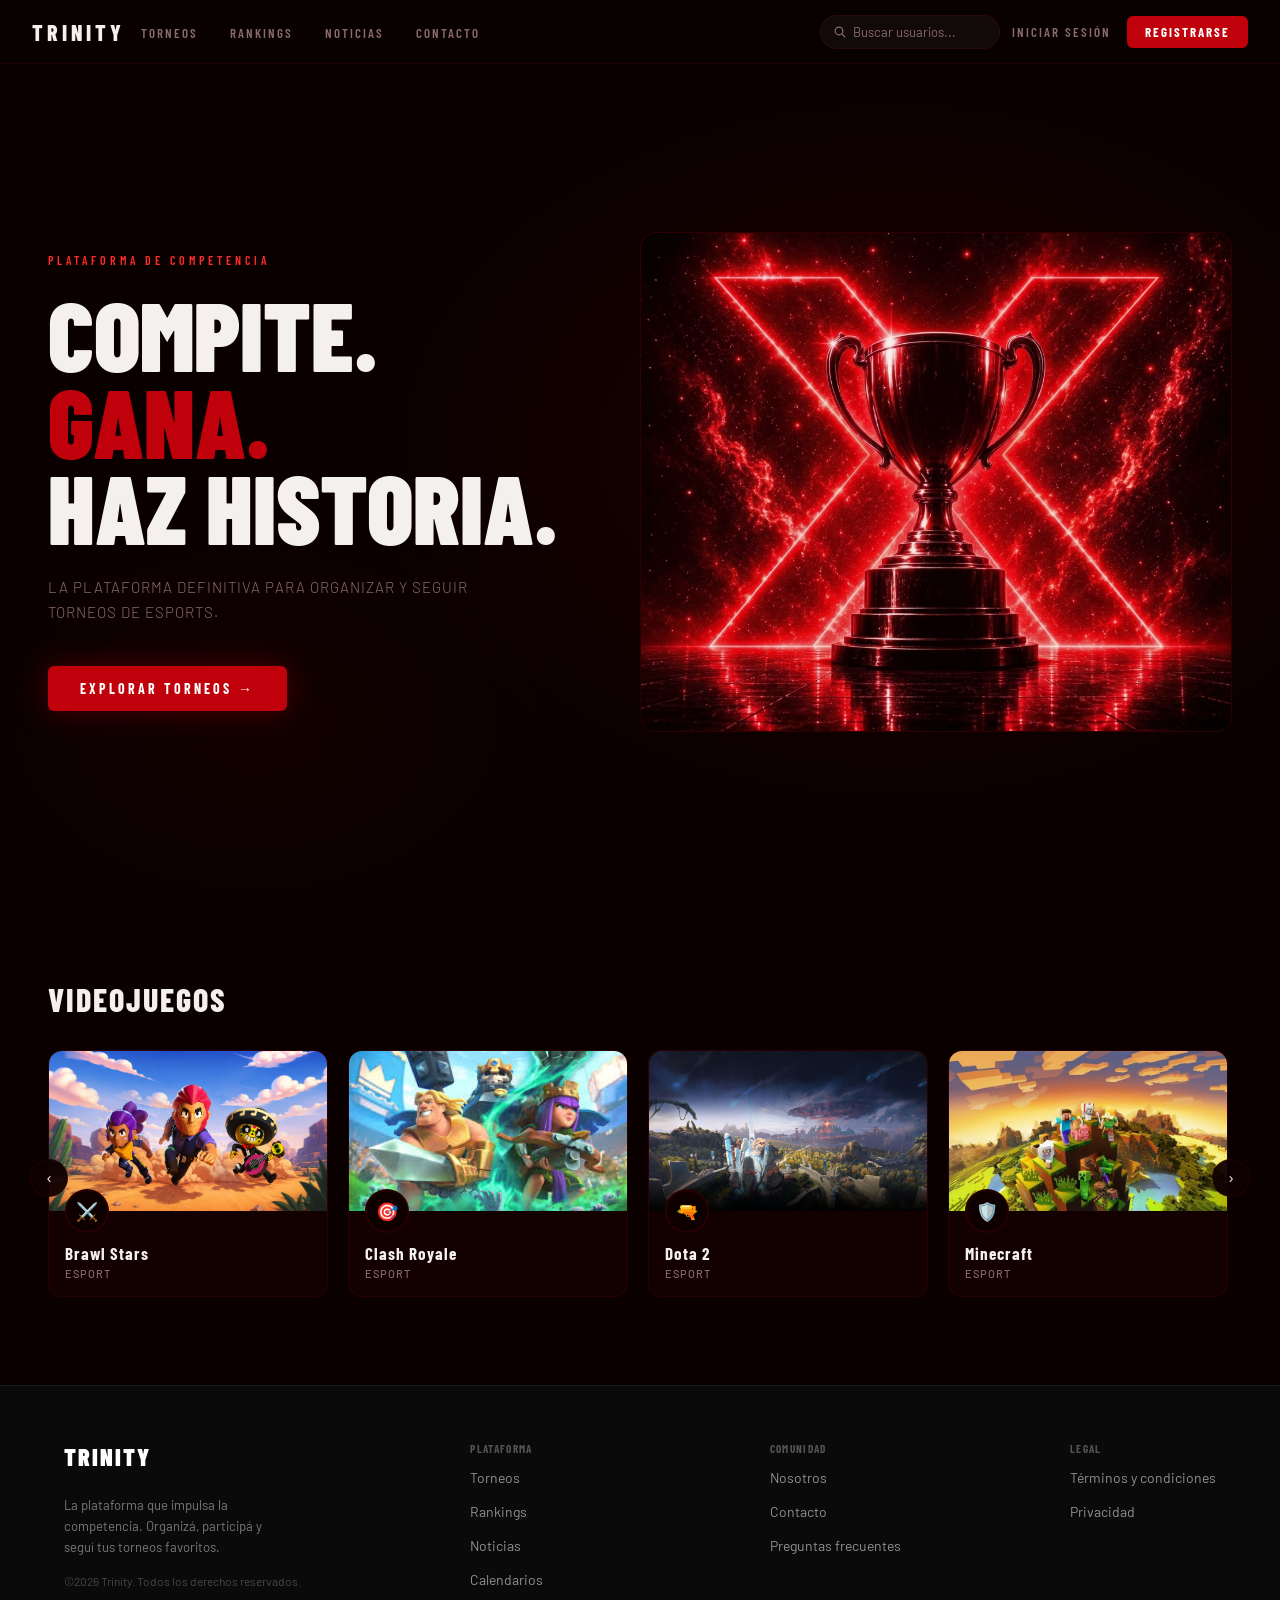
==== Trinity-page/index.html @ 3728163f "initial commit, primer entrega" ====
<!DOCTYPE html>
<html lang="es">
<head>
    <meta charset="UTF-8">
    <meta name="viewport" content="width=device-width, initial-scale=1.0">
    <title>Trinity</title>
    <link href="https://fonts.googleapis.com/css2?family=Barlow+Condensed:wght@400;600;700;800;900&family=Barlow:wght@300;400;500&display=swap" rel="stylesheet">
    <link rel="icon" type="image/png" href="assets/favicon.ico">
    <link rel="stylesheet" href="style.css">
    <link rel="stylesheet" href="components/nav.css">
    <link rel="stylesheet" href="components/footer.css">
    <link rel="stylesheet" href="components/ui.css">
</head>
<body>

<!-- Nav inyectado con un modal para poder limpiar codigo -->
<script src="components/nav.js"></script>

<main>
<section class="hero">
    <div class="hero-content">
        <p class="hero-eyebrow">Plataforma de competencia</p>
        <h1 class="hero-title">
            COMPITE.<br>
            <span class="accent">GANA.</span><br>
            HAZ HISTORIA.
        </h1>
        <p class="hero-subtitle">La plataforma definitiva para organizar y seguir torneos de eSports.</p>
        <a href="#" class="hero-cta">Explorar torneos →</a>
    </div>
    <div class="hero-image">
        <div class="hero-img-placeholder">
            <img src="assets/HeroMain.png" alt="Hero"> 
        </div>
    </div>
</section>

<div class="scroll-hint">
    <a href="#esports">↓</a>
</div>

<!-- eSPORTS -->
<section class="section" id="esports">
    <div class="section-header">
        <h2 class="section-title">Videojuegos</h2>
    </div>
    <div class="cards-scroll-wrapper">
        <button class="scroll-arrow left" onclick="scrollCards('esports', -1)">‹</button>
        <div class="cards-scroll" id="scroll-esports">

            <article class="card">
                <div class="card-banner">
                    <div class="card-banner-image"><img src="assets/videogames/tournament-banner/BSBG.png"></div>
                    <div class="card-logo"><div class="card-logo-placeholder">⚔️</div></div>
                </div>
                <div class="card-body">
                    <p class="card-name">Brawl Stars</p>
                    <p class="card-tag">eSport</p>
                </div>
            </article>

            <article class="card">
                <div class="card-banner">
                    <div class="card-banner-image"><img src="assets/videogames/tournament-banner/ClashBG.jpeg"></div>
                    <div class="card-logo"><div class="card-logo-placeholder">🎯</div></div>
                </div>
                <div class="card-body">
                    <p class="card-name">Clash Royale</p>
                    <p class="card-tag">eSport</p>
                </div>
            </article>

            <article class="card">
                <div class="card-banner">
                    <div class="card-banner-image"><img src="assets/videogames/tournament-banner/D2BG.jpg"></div>
                    <div class="card-logo"><div class="card-logo-placeholder">🔫</div></div>
                </div>
                <div class="card-body">
                    <p class="card-name">Dota 2</p>
                    <p class="card-tag">eSport</p>
                </div>
            </article>

            <article class="card">
                <div class="card-banner">
                    <div class="card-banner-image"><img src="assets/videogames/tournament-banner/MineBG.jpg"></div>
                    <div class="card-logo"><div class="card-logo-placeholder">🛡️</div></div>
                </div>
                <div class="card-body">
                    <p class="card-name">Minecraft</p>
                    <p class="card-tag">eSport</p>
                </div>
            </article>

            <article class="card">
                <div class="card-banner">
                    <div class="card-banner-image"><img src="assets/videogames/tournament-banner/FreeBG.png"></div>
                    <div class="card-logo"><div class="card-logo-placeholder">🏗️</div></div>
                </div>
                <div class="card-body">
                    <p class="card-name">Free Fire</p>
                    <p class="card-tag">eSport</p>
                </div>
            </article>

            <article class="card">
                <div class="card-banner">
                    <div class="card-banner-image"><img src="assets/videogames/tournament-banner/FortBG.jpg"></div>
                    <div class="card-logo"><div class="card-logo-placeholder">🚗</div></div>
                </div>
                <div class="card-body">
                    <p class="card-name">Fortnite</p>
                    <p class="card-tag">eSport</p>
                </div>
            </article>

        </div>
        <button class="scroll-arrow right" onclick="scrollCards('esports', 1)">›</button>
    </div>
</section>
</main>

<!-- Footer inyectado para poder hacerlo en todas las paginas :p-->
<script src="components/footer.js"></script>

<!-- Carrusel de la home -->
<script src="assets/js/carousel.js"></script>
</body>
</html>
---- Trinity-page/style.css ----
:root {
    --bg:         #0a0000;
    --bg2:        #0f0000;
    --accent:     #c0000a;
    --accent2:    #ff2a2a;
    --text:       #f5f0f0;
    --text-muted: #8a6a6a;
    --card-bg:    #130000;
    --border:     rgba(180,0,0,0.15);
}

* { margin: 0; padding: 0; box-sizing: border-box; }

body {
    background: var(--bg);
    color: var(--text);
    font-family: 'Barlow', sans-serif;
    overflow-x: hidden;
}

/* ── NAVBAR ── */
nav {
    position: fixed;
    top: 0; left: 0; right: 0;
    z-index: 100;
    display: flex;
    align-items: center;
    justify-content: space-between;
    padding: 0 3rem;
    height: 64px;
    background: rgba(10, 0, 0, 0.88);
    backdrop-filter: blur(16px);
    border-bottom: 1px solid var(--border);
}

.nav-logo {
    font-family: 'Barlow Condensed', sans-serif;
    font-size: 22px;
    font-weight: 800;
    letter-spacing: 4px;
    color: var(--text);
    text-decoration: none;
}

.nav-links {
    display: flex;
    align-items: center;
    gap: 2.5rem;
    list-style: none;
}

.nav-links a {
    font-family: 'Barlow Condensed', sans-serif;
    font-size: 13px;
    font-weight: 600;
    letter-spacing: 2px;
    text-transform: uppercase;
    color: var(--text-muted);
    text-decoration: none;
    transition: color 0.2s;
}

.nav-links a:hover { color: var(--text); }

.nav-actions {
    display: flex;
    align-items: center;
    gap: 1rem;
}

#nav-guest {
    display: flex;
    align-items: center;
    gap: 1rem;
}

.btn-login {
    font-family: 'Barlow Condensed', sans-serif;
    font-size: 13px;
    font-weight: 600;
    letter-spacing: 2px;
    text-transform: uppercase;
    color: var(--text-muted);
    text-decoration: none;
    transition: color 0.2s;
}

.btn-login:hover { color: var(--text); }

.btn-register {
    font-family: 'Barlow Condensed', sans-serif;
    font-size: 13px;
    font-weight: 700;
    letter-spacing: 2px;
    text-transform: uppercase;
    color: #fff;
    text-decoration: none;
    background: var(--accent);
    padding: 8px 20px;
    border-radius: 6px;
    transition: background 0.2s, transform 0.2s;
}

.btn-register:hover {
    background: var(--accent2);
    transform: translateY(-1px);
}

/* ── USER DROPDOWN ── */
.user-menu { position: relative; display: none; }
.user-menu.active { display: block; }

.user-trigger {
    display: flex;
    align-items: center;
    gap: 10px;
    cursor: pointer;
    padding: 6px 12px;
    border-radius: 8px;
    transition: background 0.2s;
}

.user-trigger:hover { background: rgba(192,0,10,0.1); }

.user-avatar {
    width: 34px;
    height: 34px;
    border-radius: 50%;
    background: var(--accent);
    display: flex;
    align-items: center;
    justify-content: center;
    font-family: 'Barlow Condensed', sans-serif;
    font-weight: 700;
    font-size: 14px;
    color: #fff;
    overflow: hidden;
}

.user-avatar img { width: 100%; height: 100%; object-fit: cover; }

.user-name {
    font-family: 'Barlow Condensed', sans-serif;
    font-size: 14px;
    font-weight: 600;
    letter-spacing: 1px;
}

.user-chevron {
    font-size: 10px;
    color: var(--text-muted);
    transition: transform 0.2s;
}

.user-trigger.open .user-chevron { transform: rotate(180deg); }

.user-dropdown {
    position: absolute;
    top: calc(100% + 10px);
    right: 0;
    background: #110000;
    border: 1px solid var(--border);
    border-radius: 10px;
    min-width: 200px;
    overflow: hidden;
    display: none;
    box-shadow: 0 20px 40px rgba(0,0,0,0.6);
}

.user-dropdown.open { display: block; }

.dropdown-header {
    padding: 14px 16px;
    border-bottom: 1px solid var(--border);
    display: flex;
    align-items: center;
    gap: 10px;
}

.dropdown-avatar {
    width: 38px;
    height: 38px;
    border-radius: 50%;
    background: var(--accent);
    display: flex;
    align-items: center;
    justify-content: center;
    font-family: 'Barlow Condensed', sans-serif;
    font-weight: 700;
    font-size: 15px;
    overflow: hidden;
}

.dropdown-avatar img { width: 100%; height: 100%; object-fit: cover; }

.dropdown-username {
    font-family: 'Barlow Condensed', sans-serif;
    font-size: 15px;
    font-weight: 700;
    letter-spacing: 1px;
}

.dropdown-item {
    display: flex;
    align-items: center;
    gap: 10px;
    padding: 11px 16px;
    font-size: 13px;
    color: var(--text-muted);
    text-decoration: none;
    cursor: pointer;
    transition: background 0.15s, color 0.15s;
    border: none;
    background: none;
    width: 100%;
    text-align: left;
    font-family: 'Barlow', sans-serif;
}

.dropdown-item:hover { background: rgba(192,0,10,0.08); color: var(--text); }
.dropdown-item.danger { color: #ff4d4d; }
.dropdown-item.danger:hover { background: rgba(255,77,77,0.08); }

.dropdown-divider { height: 1px; background: var(--border); margin: 4px 0; }

/* ── HERO ── */
.hero {
    min-height: 100vh;
    display: grid;
    grid-template-columns: 1fr 1fr;
    align-items: center;
    padding: 64px 3rem 0;
    position: relative;
    overflow: hidden;
}

.hero::before {
    content: '';
    position: absolute;
    inset: 0;
    background:
        radial-gradient(ellipse 60% 60% at 70% 50%, rgba(192,0,10,0.10) 0%, transparent 70%),
        radial-gradient(ellipse 40% 40% at 20% 80%, rgba(120,0,0,0.07) 0%, transparent 60%);
    pointer-events: none;
}

.hero-content { position: relative; z-index: 1; }

.hero-eyebrow {
    font-family: 'Barlow Condensed', sans-serif;
    font-size: 12px;
    font-weight: 600;
    letter-spacing: 4px;
    text-transform: uppercase;
    color: var(--accent2);
    margin-bottom: 1.5rem;
}

.hero-title {
    font-family: 'Barlow Condensed', sans-serif;
    font-size: clamp(56px, 8vw, 96px);
    font-weight: 900;
    line-height: 0.9;
    text-transform: uppercase;
    margin-bottom: 1.5rem;
}

.hero-title .accent { color: var(--accent); }

.hero-subtitle {
    font-size: 15px;
    font-weight: 300;
    color: var(--text-muted);
    line-height: 1.7;
    max-width: 420px;
    margin-bottom: 2.5rem;
    text-transform: uppercase;
    letter-spacing: 1px;
}

.hero-cta {
    display: inline-flex;
    align-items: center;
    gap: 10px;
    font-family: 'Barlow Condensed', sans-serif;
    font-size: 14px;
    font-weight: 700;
    letter-spacing: 3px;
    text-transform: uppercase;
    color: #fff;
    text-decoration: none;
    background: var(--accent);
    padding: 14px 32px;
    border-radius: 6px;
    transition: background 0.2s, transform 0.2s, box-shadow 0.2s;
    box-shadow: 0 0 30px rgba(192,0,10,0.35);
}

.hero-cta:hover {
    background: var(--accent2);
    transform: translateY(-2px);
    box-shadow: 0 0 40px rgba(255,42,42,0.4);
}

.hero-image {
    display: flex;
    align-items: center;
    justify-content: center;
    height: 500px;
}

.hero-img-placeholder {
    width: 100%;
    height: 100%;
    background: linear-gradient(135deg, rgba(192,0,10,0.06), rgba(80,0,0,0.03));
    border-radius: 16px;
    border: 1px solid var(--border);
    display: flex;
    align-items: center;
    justify-content: center;
    color: var(--text-muted);
    font-family: 'Barlow Condensed', sans-serif;
    letter-spacing: 2px;
    font-size: 13px;
}

.hero-img-placeholder img { width: 100%; height: 100%; object-fit: cover; border-radius: 16px; }

/* ── SECTIONS ── */
.section { padding: 5rem 3rem; }

.scroll-hint { display: none; }

.section-header {
    display: flex;
    align-items: baseline;
    justify-content: space-between;
    margin-bottom: 2rem;
}

.section-title {
    font-family: 'Barlow Condensed', sans-serif;
    font-size: 32px;
    font-weight: 800;
    letter-spacing: 2px;
    text-transform: uppercase;
}

.section-link {
    font-family: 'Barlow Condensed', sans-serif;
    font-size: 13px;
    font-weight: 600;
    letter-spacing: 2px;
    text-transform: uppercase;
    color: var(--accent);
    text-decoration: none;
    transition: color 0.2s;
}

.section-link:hover { color: var(--accent2); }

/* ── CARDS ── */
.cards-scroll-wrapper { position: relative; }

.cards-scroll {
    display: flex;
    gap: 1.25rem;
    overflow-x: auto;
    scroll-snap-type: x mandatory;
    scrollbar-width: none;
    padding-bottom: 8px;
    cursor: grab;
}

.cards-scroll::-webkit-scrollbar { display: none; }
.cards-scroll.grabbing { cursor: grabbing; }

.card {
    flex: 0 0 280px;
    scroll-snap-align: start;
    background: var(--card-bg);
    border: 1px solid var(--border);
    border-radius: 14px;
    overflow: hidden;
    transition: transform 0.25s, border-color 0.25s;
}

.card:hover {
    transform: translateY(-4px);
    border-color: rgba(192,0,10,0.4);
}

.card-banner {
    width: 100%;
    height: 160px;
    background: linear-gradient(135deg, #1a0000, #0f0000);
    position: relative;
    overflow: visible;
}

.card-banner img { width: 100%; height: 100%; object-fit: cover; }

.card-banner-image {
    width: 100%;
    height: 100%;
    display: flex;
    align-items: center;
    justify-content: center;
    color: var(--text-muted);
    font-family: 'Barlow Condensed', sans-serif;
    font-size: 11px;
    letter-spacing: 2px;
    text-transform: uppercase;
}

.card-logo {
    position: absolute;
    bottom: -22px;
    left: 16px;
    width: 44px;
    height: 44px;
    border-radius: 50%;
    background: var(--bg2);
    border: 2px solid var(--border);
    overflow: hidden;
    display: flex;
    align-items: center;
    justify-content: center;
    z-index: 1;
}

.card-logo img { width: 100%; height: 100%; object-fit: cover; }

.card-logo-placeholder {
    width: 100%;
    height: 100%;
    display: flex;
    align-items: center;
    justify-content: center;
    font-size: 18px;
}

.card-body { padding: 32px 16px 16px; }

.card-name {
    font-family: 'Barlow Condensed', sans-serif;
    font-size: 17px;
    font-weight: 700;
    letter-spacing: 1px;
    margin-bottom: 4px;
}

.card-tag {
    font-size: 11px;
    font-weight: 500;
    letter-spacing: 1px;
    text-transform: uppercase;
    color: var(--text-muted);
}

/* ── SCROLL ARROWS ── */
.scroll-arrow {
    position: absolute;
    top: 50%;
    transform: translateY(-50%);
    width: 38px;
    height: 38px;
    border-radius: 50%;
    background: rgba(15,0,0,0.95);
    border: 1px solid var(--border);
    color: var(--text);
    display: flex;
    align-items: center;
    justify-content: center;
    cursor: pointer;
    z-index: 10;
    transition: background 0.2s, border-color 0.2s;
    font-size: 14px;
}

.scroll-arrow:hover { background: var(--accent); border-color: var(--accent); }
.scroll-arrow.left { left: -18px; }
.scroll-arrow.right { right: -18px; }

/* ── FOOTER ── */
footer {
    border-top: 1px solid var(--border);
    padding: 3rem;
    display: grid;
    grid-template-columns: 1fr 1fr 1fr auto;
    gap: 2rem;
    align-items: start;
}

.footer-brand .nav-logo { display: block; margin-bottom: 0.75rem; }

.footer-desc {
    font-size: 13px;
    color: var(--text-muted);
    line-height: 1.6;
    max-width: 220px;
}

.footer-col h4 {
    font-family: 'Barlow Condensed', sans-serif;
    font-size: 13px;
    font-weight: 700;
    letter-spacing: 3px;
    text-transform: uppercase;
    color: var(--text-muted);
    margin-bottom: 1rem;
}

.footer-col a {
    display: block;
    font-size: 13px;
    color: var(--text-muted);
    text-decoration: none;
    margin-bottom: 0.5rem;
    transition: color 0.2s;
}

.footer-col a:hover { color: var(--text); }

.footer-copy {
    font-size: 12px;
    color: var(--text-muted);
    margin-top: 0.5rem;
}

.hamburger { display: none; }
.mobile-menu { display: none; }

/* ── RESPONSIVE ── */
@media (max-width: 480px) {
    nav { padding: 0 1rem; }
    .nav-links { display: none; }
    .btn-login { display: none; }
    .btn-register { display: none; }

    .hamburger {
        display: flex;
        flex-direction: column;
        gap: 5px;
        cursor: pointer;
        padding: 6px;
    }

    .hamburger span {
        display: block;
        width: 22px;
        height: 2px;
        background: var(--text);
        border-radius: 2px;
    }

    .mobile-menu {
        display: none;
        position: fixed;
        top: 64px;
        left: 0; right: 0;
        background: rgba(10,0,0,0.98);
        backdrop-filter: blur(16px);
        border-bottom: 1px solid var(--border);
        flex-direction: column;
        padding: 1rem;
        z-index: 99;
        animation: slideDown 0.2s ease;
    }

    .mobile-menu-open { display: flex; }

    @keyframes slideDown {
        from { opacity: 0; transform: translateY(-10px); }
        to   { opacity: 1; transform: translateY(0); }
    }

    .mobile-menu a {
        font-family: 'Barlow Condensed', sans-serif;
        font-size: 16px;
        letter-spacing: 2px;
        text-transform: uppercase;
        color: var(--text-muted);
        text-decoration: none;
        padding: 12px 8px;
        border-bottom: 1px solid var(--border);
        transition: color 0.2s;
    }

    .mobile-menu a:last-child { border-bottom: none; }
    .mobile-menu a:hover { color: var(--text); }

    .mobile-menu .mobile-auth {
        display: flex;
        gap: 1rem;
        padding: 12px 8px;
        margin-top: 4px;
    }

    .mobile-menu .btn-login,
    .mobile-menu .btn-register { display: inline-block; font-size: 12px; }

    .hero {
        grid-template-columns: 1fr;
        padding: 80px 1rem 2rem;
        min-height: auto;
        gap: 1.5rem;
    }

    .hero-image { height: 220px; order: -1; }
    .hero-title { font-size: 52px; }
    .hero-subtitle { font-size: 13px; }

    .scroll-hint {
        display: flex;
        justify-content: center;
        padding: 1rem 0 2rem;
    }

    .scroll-hint a {
        width: 40px;
        height: 40px;
        border-radius: 50%;
        background: rgba(192,0,10,0.1);
        border: 1px solid var(--border);
        display: flex;
        align-items: center;
        justify-content: center;
        color: var(--text-muted);
        font-size: 18px;
        text-decoration: none;
        animation: bounce 1.5s infinite;
    }

    @keyframes bounce {
        0%, 100% { transform: translateY(0); }
        50%       { transform: translateY(6px); }
    }

    .cards-scroll {
        display: grid;
        grid-template-columns: 1fr 1fr;
        overflow-x: unset;
        cursor: default;
    }

    .card { flex: unset; }
    .card-banner { height: 110px; }
    .scroll-arrow { display: none; }
    .section { padding: 2.5rem 1rem; }
    .section-title { font-size: 24px; }

    footer {
        grid-template-columns: 1fr 1fr;
        padding: 2rem 1rem;
        gap: 1.5rem;
    }

    .footer-brand { grid-column: 1 / -1; }
    .footer-col:last-child { grid-column: 1 / -1; }
}
---- Trinity-page/components/nav.css ----
/* ══════════════════════════════════════════
   TRINITY — Nav compartido
   Incluir en todas las páginas junto a nav.js
   ══════════════════════════════════════════ */

:root {
    --bg:         #0a0000;
    --bg2:        #0f0000;
    --accent:     #c0000a;
    --accent2:    #ff2a2a;
    --text:       #f5f0f0;
    --text-muted: #8a6a6a;
    --card-bg:    #130000;
    --border:     rgba(180,0,0,0.15);
    --danger:     #ff4d4d;
    --green:      #1db954;
}

/* ══ NAV BASE ══ */
nav {
    position:        fixed;
    top: 0; left: 0; right: 0;
    z-index:         100;
    display:         flex;
    align-items:     center;
    justify-content: space-between;
    padding:         0 2rem;
    height:          64px;
    background:      rgba(10,0,0,0.88);
    backdrop-filter: blur(16px);
    border-bottom:   1px solid var(--border);
    gap:             1rem;
}

.nav-logo {
    font-family:    'Barlow Condensed', sans-serif;
    font-size:      22px;
    font-weight:    800;
    letter-spacing: 4px;
    color:          var(--text);
    text-decoration: none;
    flex-shrink:    0;
}

.nav-links {
    display:     flex;
    align-items: center;
    gap:         2rem;
    list-style:  none;
    flex-shrink: 0;
}
.nav-links a {
    font-family:     'Barlow Condensed', sans-serif;
    font-size:       13px;
    font-weight:     600;
    letter-spacing:  2px;
    text-transform:  uppercase;
    color:           var(--text-muted);
    text-decoration: none;
    transition:      color 0.2s;
}
.nav-links a:hover { color: var(--text); }

/* ══ NAV ACTIONS (derecha) ══ */
.nav-actions {
    display:     flex;
    align-items: center;
    gap:         0.75rem;
    margin-left: auto;
}

#nav-guest {
    display:     flex;
    align-items: center;
    gap:         1rem;
    flex-shrink: 0;
}

.btn-login {
    font-family:     'Barlow Condensed', sans-serif;
    font-size:       13px;
    font-weight:     600;
    letter-spacing:  2px;
    text-transform:  uppercase;
    color:           var(--text-muted);
    text-decoration: none;
    transition:      color 0.2s;
    white-space:     nowrap;
}
.btn-login:hover { color: var(--text); }

.btn-register {
    font-family:     'Barlow Condensed', sans-serif;
    font-size:       13px;
    font-weight:     700;
    letter-spacing:  2px;
    text-transform:  uppercase;
    color:           #fff;
    text-decoration: none;
    background:      var(--accent);
    padding:         8px 18px;
    border-radius:   6px;
    transition:      background 0.2s, transform 0.2s;
    white-space:     nowrap;
}
.btn-register:hover { background: var(--accent2); transform: translateY(-1px); }

/* ══ BUSCADOR ══ */
.nav-search {
    position:   relative;
    flex-shrink: 1;
}

.nav-search-input-wrap {
    display:     flex;
    align-items: center;
    gap:         6px;
    background:  rgba(255,255,255,0.04);
    border:      1px solid var(--border);
    border-radius: 20px;
    padding:     0 12px;
    height:      34px;
    transition:  border-color 0.2s, background 0.2s;
    width:       180px;
}
.nav-search-input-wrap:focus-within {
    border-color: rgba(192,0,10,0.4);
    background:   rgba(255,255,255,0.06);
    width:        220px;
}

.nav-search-icon {
    width:      14px;
    height:     14px;
    color:      var(--text-muted);
    flex-shrink: 0;
}

.nav-search-input {
    background:  transparent;
    border:      none;
    outline:     none;
    color:       var(--text);
    font-family: 'Barlow', sans-serif;
    font-size:   13px;
    width:       100%;
    min-width:   0;
}
.nav-search-input::placeholder { color: var(--text-muted); }

/* Dropdown de resultados */
.nav-search-results {
    position:      absolute;
    top:           calc(100% + 8px);
    right:         0;
    width:         280px;
    background:    #110000;
    border:        1px solid var(--border);
    border-radius: 12px;
    overflow:      hidden;
    box-shadow:    0 20px 40px rgba(0,0,0,0.6);
    display:       none;
    z-index:       200;
}
.nav-search-results.open { display: block; }

.search-result-item {
    display:         flex;
    align-items:     center;
    gap:             10px;
    padding:         10px 14px;
    text-decoration: none;
    color:           var(--text);
    transition:      background 0.15s;
    cursor:          pointer;
}
.search-result-item:hover { background: rgba(192,0,10,0.08); }
.search-result-item + .search-result-item {
    border-top: 1px solid var(--border);
}

.search-result-avatar {
    width:           36px;
    height:          36px;
    border-radius:   50%;
    background:      var(--accent);
    display:         flex;
    align-items:     center;
    justify-content: center;
    font-family:     'Barlow Condensed', sans-serif;
    font-weight:     700;
    font-size:       15px;
    color:           #fff;
    overflow:        hidden;
    flex-shrink:     0;
}
.search-result-avatar img { width: 100%; height: 100%; object-fit: cover; }

.search-result-name {
    font-family:    'Barlow Condensed', sans-serif;
    font-size:      15px;
    font-weight:    700;
    letter-spacing: 0.5px;
}
.search-result-user {
    font-size: 12px;
    color:     var(--text-muted);
    margin-top: 1px;
}

.search-loading,
.search-empty {
    padding:    16px 14px;
    font-size:  13px;
    color:      var(--text-muted);
    text-align: center;
}
.search-empty strong { color: var(--text); }

/* ══ USER MENU ══ */
.user-menu { position: relative; display: none; flex-shrink: 0; }
.user-menu.active { display: block; }

.user-trigger {
    display:     flex;
    align-items: center;
    gap:         8px;
    cursor:      pointer;
    padding:     6px 10px;
    border-radius: 8px;
    transition:  background 0.2s;
}
.user-trigger:hover { background: rgba(192,0,10,0.1); }

.user-avatar {
    width:           34px;
    height:          34px;
    border-radius:   50%;
    background:      var(--accent);
    display:         flex;
    align-items:     center;
    justify-content: center;
    font-family:     'Barlow Condensed', sans-serif;
    font-weight:     700;
    font-size:       14px;
    color:           #fff;
    overflow:        hidden;
}
.user-avatar img { width: 100%; height: 100%; object-fit: cover; }

.user-name {
    font-family:    'Barlow Condensed', sans-serif;
    font-size:      14px;
    font-weight:    600;
    letter-spacing: 1px;
}
.user-chevron { font-size: 10px; color: var(--text-muted); transition: transform 0.2s; }
.user-trigger.open .user-chevron { transform: rotate(180deg); }

.user-dropdown {
    position:      absolute;
    top:           calc(100% + 10px);
    right:         0;
    background:    #110000;
    border:        1px solid var(--border);
    border-radius: 10px;
    min-width:     200px;
    overflow:      hidden;
    display:       none;
    box-shadow:    0 20px 40px rgba(0,0,0,0.6);
    z-index:       200;
}
.user-dropdown.open { display: block; }

.dropdown-header {
    padding:       14px 16px;
    border-bottom: 1px solid var(--border);
    display:       flex;
    align-items:   center;
    gap:           10px;
}
.dropdown-avatar {
    width:           38px;
    height:          38px;
    border-radius:   50%;
    background:      var(--accent);
    display:         flex;
    align-items:     center;
    justify-content: center;
    font-family:     'Barlow Condensed', sans-serif;
    font-weight:     700;
    font-size:       15px;
    overflow:        hidden;
}
.dropdown-avatar img { width: 100%; height: 100%; object-fit: cover; }
.dropdown-username {
    font-family:    'Barlow Condensed', sans-serif;
    font-size:      15px;
    font-weight:    700;
    letter-spacing: 1px;
}

.dropdown-item {
    display:     flex;
    align-items: center;
    gap:         10px;
    padding:     11px 16px;
    font-size:   13px;
    color:       var(--text-muted);
    text-decoration: none;
    cursor:      pointer;
    transition:  background 0.15s, color 0.15s;
    border:      none;
    background:  none;
    width:       100%;
    text-align:  left;
    font-family: 'Barlow', sans-serif;
}
.dropdown-item:hover { background: rgba(192,0,10,0.08); color: var(--text); }
.dropdown-item.danger { color: #ff4d4d; }
.dropdown-divider { height: 1px; background: var(--border); margin: 4px 0; }

/* ══ CAMPANA DE NOTIFICACIONES ══ */
.notif-menu {
    position:   relative;
    display:    none;
    flex-shrink: 0;
}
.notif-menu.active { display: block; }

.notif-trigger {
    position:        relative;
    display:         flex;
    align-items:     center;
    justify-content: center;
    width:           36px;
    height:          36px;
    border-radius:   8px;
    background:      none;
    border:          none;
    cursor:          pointer;
    color:           var(--text-muted);
    transition:      background 0.2s, color 0.2s;
}
.notif-trigger:hover,
.notif-trigger.open {
    background: rgba(192,0,10,0.1);
    color:      var(--text);
}

.notif-bell-icon {
    width:  20px;
    height: 20px;
}

.notif-badge {
    position:        absolute;
    top:             3px;
    right:           3px;
    min-width:       16px;
    height:          16px;
    padding:         0 4px;
    border-radius:   8px;
    background:      var(--accent);
    color:           #fff;
    font-family:     'Barlow Condensed', sans-serif;
    font-size:       10px;
    font-weight:     700;
    display:         flex;
    align-items:     center;
    justify-content: center;
    pointer-events:  none;
}

.notif-dropdown {
    position:      absolute;
    top:           calc(100% + 10px);
    right:         0;
    width:         320px;
    background:    #110000;
    border:        1px solid var(--border);
    border-radius: 12px;
    overflow:      hidden;
    display:       none;
    box-shadow:    0 20px 40px rgba(0,0,0,0.7);
    z-index:       200;
}
.notif-dropdown.open { display: block; }

.notif-dropdown-header {
    display:         flex;
    align-items:     center;
    justify-content: space-between;
    padding:         12px 16px;
    border-bottom:   1px solid var(--border);
    font-family:     'Barlow Condensed', sans-serif;
    font-size:       14px;
    font-weight:     700;
    letter-spacing:  1px;
    text-transform:  uppercase;
}

.notif-mark-all {
    background:  none;
    border:      none;
    cursor:      pointer;
    font-family: 'Barlow', sans-serif;
    font-size:   11px;
    color:       var(--text-muted);
    transition:  color 0.2s;
    padding:     0;
    text-transform: none;
    letter-spacing: 0;
}
.notif-mark-all:hover { color: var(--accent2); }

.notif-list {
    max-height: 360px;
    overflow-y: auto;
    scrollbar-width: thin;
    scrollbar-color: var(--accent) transparent;
}

.notif-item {
    display:         flex;
    align-items:     flex-start;
    gap:             10px;
    padding:         12px 16px;
    text-decoration: none;
    color:           var(--text);
    transition:      background 0.15s;
    position:        relative;
    cursor:          pointer;
    border-bottom:   1px solid var(--border);
}
.notif-item:last-child { border-bottom: none; }
.notif-item:hover       { background: rgba(192,0,10,0.06); }
.notif-item--unread     { background: rgba(192,0,10,0.04); }

.notif-icon {
    font-size:   18px;
    flex-shrink: 0;
    margin-top:  1px;
}

.notif-info {
    flex: 1;
    min-width: 0;
}

.notif-title {
    font-family:   'Barlow Condensed', sans-serif;
    font-size:     14px;
    font-weight:   700;
    letter-spacing: 0.3px;
    white-space:   nowrap;
    overflow:      hidden;
    text-overflow: ellipsis;
}

.notif-msg {
    font-size:     12px;
    color:         var(--text-muted);
    margin-top:    2px;
    display:       -webkit-box;
    -webkit-line-clamp: 2;
    -webkit-box-orient: vertical;
    overflow:      hidden;
}

.notif-time {
    font-size:  11px;
    color:      var(--text-muted);
    margin-top: 4px;
    opacity:    0.7;
}

.notif-dot {
    width:        7px;
    height:       7px;
    border-radius: 50%;
    background:   var(--accent);
    flex-shrink:  0;
    margin-top:   5px;
}

.notif-empty {
    padding:    24px 16px;
    text-align: center;
    font-size:  13px;
    color:      var(--text-muted);
}

/* ══ HAMBURGER / MOBILE ══ */
.hamburger { display: none; }
.mobile-menu { display: none; }

@media (max-width: 900px) {
    .nav-links { display: none; }
    .nav-search-input-wrap { width: 140px; }
    .nav-search-input-wrap:focus-within { width: 170px; }
}

@media (max-width: 600px) {
    nav { padding: 0 1rem; }
    .nav-search { display: none; }
    .btn-login { display: none; }
    .btn-register { display: none; }

    .hamburger {
        display:        flex;
        flex-direction: column;
        gap:            5px;
        cursor:         pointer;
        padding:        6px;
        background:     none;
        border:         none;
        order:          -1;
    }
    .hamburger span {
        display:       block;
        width:         22px;
        height:        2px;
        background:    var(--text);
        border-radius: 2px;
    }

    .mobile-menu {
        display:        none;
        position:       fixed;
        top:            64px;
        left: 0; right: 0;
        background:     rgba(10,0,0,0.98);
        backdrop-filter: blur(16px);
        border-bottom:  1px solid var(--border);
        flex-direction: column;
        padding:        1rem;
        z-index:        99;
    }
    .mobile-menu.open { display: flex; }
    .mobile-menu a {
        font-family:     'Barlow Condensed', sans-serif;
        font-size:       16px;
        letter-spacing:  2px;
        text-transform:  uppercase;
        color:           var(--text-muted);
        text-decoration: none;
        padding:         12px 8px;
        border-bottom:   1px solid var(--border);
        transition:      color 0.2s;
    }
    .mobile-menu a:last-child { border-bottom: none; }
    .mobile-menu a:hover { color: var(--text); }
    .mobile-menu .mobile-auth {
        display:    flex;
        gap:        1rem;
        padding:    12px 8px;
        margin-top: 4px;
    }
    .mobile-menu .btn-login,
    .mobile-menu .btn-register { display: inline-block; font-size: 12px; }

    /* Buscador dentro del menú móvil */
    .mobile-search {
        padding:       8px 0 4px;
        border-bottom: 1px solid rgba(255,255,255,0.08);
        margin-bottom: 4px;
    }
    .mobile-search .nav-search-input-wrap {
        width:     100% !important;
        max-width: 100% !important;
    }
    #mobile-search-results {
        position:   static !important;
        width:      100% !important;
        margin-top: 4px;
        max-height: 220px;
        overflow-y: auto;
    }
}
---- Trinity-page/components/footer.css ----
/* ══════════════════════════════════════════
   TRINITY — Footer compartido
   Importar en todas las páginas junto a footer.js
   ══════════════════════════════════════════ */

footer {
    display: flex;
    flex-wrap: wrap;
    gap: 2.5rem;
    justify-content: space-between;
    align-items: flex-start;
    padding: 3.5rem 5vw 2.5rem;
    background: #0a0a0a;
    border-top: 1px solid rgba(255, 255, 255, 0.07);
    font-family: 'Barlow', sans-serif;
}

/* ── BRAND ── */

.footer-brand {
    display: flex;
    flex-direction: column;
    gap: 0.75rem;
    max-width: 280px;
}

.footer-brand .nav-logo {
    font-family: 'Barlow Condensed', sans-serif;
    font-weight: 900;
    font-size: 1.5rem;
    letter-spacing: 0.08em;
    color: #fff;
    text-decoration: none;
}

.footer-brand .nav-logo:hover {
    color: #e63946;
}

.footer-desc {
    font-size: 0.82rem;
    color: rgba(255, 255, 255, 0.45);
    line-height: 1.6;
    margin: 0;
}

.footer-copy {
    font-size: 0.75rem;
    color: rgba(255, 255, 255, 0.25);
    margin: 0.25rem 0 0;
}

/* ── SOCIAL ── */

.footer-social {
    display: flex;
    gap: 0.6rem;
    margin-top: 0.25rem;
}

.footer-social-link {
    display: flex;
    align-items: center;
    justify-content: center;
    width: 34px;
    height: 34px;
    border-radius: 8px;
    border: 1px solid rgba(255, 255, 255, 0.1);
    color: rgba(255, 255, 255, 0.5);
    text-decoration: none;
    transition: color 0.2s, border-color 0.2s, background 0.2s;
}

.footer-social-link:hover {
    color: #fff;
    border-color: rgba(255, 255, 255, 0.3);
    background: rgba(255, 255, 255, 0.06);
}

/* ── COLUMNAS ── */

.footer-col {
    display: flex;
    flex-direction: column;
    gap: 0.55rem;
    min-width: 130px;
}

.footer-col h4 {
    font-family: 'Barlow Condensed', sans-serif;
    font-weight: 700;
    font-size: 0.7rem;
    letter-spacing: 0.12em;
    text-transform: uppercase;
    color: rgba(255, 255, 255, 0.3);
    margin: 0 0 0.35rem;
}

.footer-col a {
    font-size: 0.875rem;
    color: rgba(255, 255, 255, 0.55);
    text-decoration: none;
    transition: color 0.2s;
}

.footer-col a:hover {
    color: #fff;
}

/* ── RESPONSIVE ── */

@media (max-width: 768px) {
    footer {
        flex-direction: column;
        gap: 2rem;
        padding: 2.5rem 1.25rem 2rem;
    }

    .footer-brand {
        max-width: 100%;
    }

    .footer-col {
        min-width: unset;
    }
}
---- Trinity-page/components/ui.css ----
/* ══════════════════════════════════════════
   TRINITY — Componentes UI compartidos
   Usado por las páginas nuevas (maquetado, sin lógica).
   Incluir siempre junto a nav.css y footer.css.
   Las variables :root ya las define nav.css — no se repiten aquí.
   ══════════════════════════════════════════ */

* { margin: 0; padding: 0; box-sizing: border-box; }

body {
    background:  var(--bg);
    color:       var(--text);
    font-family: 'Barlow', sans-serif;
    min-height:  100vh;
}

a { color: inherit; }

/* ── HERO DE SECCIÓN (igual criterio que ranking-hero) ── */

.page-hero {
    padding: 7.5rem 5vw 2.5rem;
    background: linear-gradient(180deg, rgba(192,0,10,0.12), transparent);
    border-bottom: 1px solid var(--border);
}

.page-eyebrow {
    font-family: 'Barlow Condensed', sans-serif;
    font-size: 13px;
    font-weight: 700;
    letter-spacing: 3px;
    text-transform: uppercase;
    color: var(--accent2);
}

.page-title {
    font-family: 'Barlow Condensed', sans-serif;
    font-size: clamp(32px, 6vw, 52px);
    font-weight: 900;
    letter-spacing: 1px;
    margin-top: 0.4rem;
}

.page-subtitle {
    margin-top: 0.6rem;
    max-width: 60ch;
    color: var(--text-muted);
    font-size: 15px;
    line-height: 1.6;
}

.page-hero-actions {
    margin-top: 1.5rem;
    display: flex;
    gap: 0.75rem;
    flex-wrap: wrap;
}

/* ── BOTONES ── */

.btn-primary {
    font-family: 'Barlow Condensed', sans-serif;
    font-size: 13px;
    font-weight: 700;
    letter-spacing: 1.5px;
    text-transform: uppercase;
    color: #fff;
    background: var(--accent);
    border: none;
    border-radius: 8px;
    padding: 0.85rem 1.6rem;
    cursor: pointer;
    text-decoration: none;
    display: inline-flex;
    align-items: center;
    gap: 0.5rem;
    transition: background 0.2s, transform 0.2s;
}
.btn-primary:hover { background: var(--accent2); transform: translateY(-1px); }

.btn-secondary {
    font-family: 'Barlow Condensed', sans-serif;
    font-size: 13px;
    font-weight: 700;
    letter-spacing: 1.5px;
    text-transform: uppercase;
    color: var(--text);
    background: transparent;
    border: 1px solid var(--border);
    border-radius: 8px;
    padding: 0.85rem 1.6rem;
    cursor: pointer;
    text-decoration: none;
    display: inline-flex;
    align-items: center;
    gap: 0.5rem;
    transition: border-color 0.2s, background 0.2s;
}
.btn-secondary:hover { border-color: rgba(180,0,0,0.4); background: rgba(192,0,10,0.06); }

.btn-ghost {
    font-family: 'Barlow Condensed', sans-serif;
    font-size: 12px;
    font-weight: 700;
    letter-spacing: 1px;
    text-transform: uppercase;
    color: var(--text-muted);
    background: transparent;
    border: none;
    cursor: pointer;
    text-decoration: none;
    padding: 0.5rem 0.75rem;
}
.btn-ghost:hover { color: var(--text); }

.btn-sm { padding: 0.5rem 1rem; font-size: 11px; }
.btn-block { width: 100%; justify-content: center; }

/* ── CAMPOS DE FORMULARIO ── */

.field { display: flex; flex-direction: column; gap: 6px; margin-bottom: 1.1rem; }

.field-label {
    font-family: 'Barlow Condensed', sans-serif;
    font-size: 12px;
    font-weight: 700;
    letter-spacing: 1.5px;
    text-transform: uppercase;
    color: var(--text-muted);
}

.field-hint { font-size: 12px; color: var(--text-muted); }

.field-input,
.field-select,
.field-textarea {
    font-family: 'Barlow', sans-serif;
    font-size: 14.5px;
    color: var(--text);
    background: rgba(255,255,255,0.03);
    border: 1px solid var(--border);
    border-radius: 8px;
    padding: 0.8rem 1rem;
    width: 100%;
    transition: border-color 0.2s, background 0.2s;
}
.field-input::placeholder,
.field-textarea::placeholder { color: var(--text-muted); }
.field-input:focus,
.field-select:focus,
.field-textarea:focus {
    outline: none;
    border-color: rgba(192,0,10,0.5);
    background: rgba(192,0,10,0.07);
}
.field-select { appearance: none; cursor: pointer; }
.field-select option { background: #1a0000; }
.field-textarea { min-height: 96px; resize: vertical; line-height: 1.5; }

.field-row { display: grid; grid-template-columns: 1fr; gap: 1rem; }
@media (min-width: 700px) {
    .field-row.cols-2 { grid-template-columns: 1fr 1fr; }
    .field-row.cols-3 { grid-template-columns: 1fr 1fr 1fr; }
}

/* Tarjetas de opción (radio estilizado), p. ej. tipo de torneo */
.option-cards { display: grid; grid-template-columns: 1fr; gap: 0.75rem; }
@media (min-width: 700px) { .option-cards { grid-template-columns: repeat(3, 1fr); } }

.option-card {
    position: relative;
    display: block;
    border: 1px solid var(--border);
    border-radius: 10px;
    padding: 1rem 1.1rem;
    cursor: pointer;
    transition: border-color 0.2s, background 0.2s;
}
.option-card input { position: absolute; opacity: 0; pointer-events: none; }
.option-card:has(input:checked) { border-color: var(--accent); background: rgba(192,0,10,0.08); }
.option-card-title {
    font-family: 'Barlow Condensed', sans-serif;
    font-weight: 700;
    letter-spacing: 0.5px;
    margin-bottom: 4px;
}
.option-card-desc { font-size: 12.5px; color: var(--text-muted); line-height: 1.5; }

.checkline { display: flex; align-items: flex-start; gap: 0.6rem; font-size: 13.5px; color: var(--text-muted); }
.checkline input { margin-top: 3px; accent-color: var(--accent); }

.form-card {
    background: var(--card-bg);
    border: 1px solid var(--border);
    border-radius: 14px;
    padding: 1.75rem;
}

.form-actions { display: flex; gap: 0.75rem; flex-wrap: wrap; margin-top: 0.5rem; }

.form-note {
    margin-top: 1.25rem;
    font-size: 12.5px;
    color: var(--text-muted);
    border-top: 1px dashed var(--border);
    padding-top: 0.9rem;
}

/* ── BADGES DE ESTADO (mismas clases que admin.css) ── */

.badge {
    display: inline-flex;
    align-items: center;
    font-family: 'Barlow Condensed', sans-serif;
    font-size: 11px;
    font-weight: 700;
    letter-spacing: 1px;
    text-transform: uppercase;
    padding: 0.3rem 0.65rem;
    border-radius: 6px;
}
.badge-en_creacion { background: rgba(138,106,106,0.15); color: var(--text-muted); }
.badge-abierto     { background: rgba(29,185,84,0.15);   color: #1db954; }
.badge-en_curso    { background: rgba(192,0,10,0.15);    color: var(--accent2); }
.badge-finalizado  { background: rgba(255,255,255,0.07); color: #aaa; }
.badge-cancelado   { background: rgba(192,0,10,0.08);    color: #c06060; }

/* ── TABLA GENÉRICA (mismo criterio que admin-table) ── */

.data-table-wrap { overflow-x: auto; border: 1px solid var(--border); border-radius: 12px; }
.data-table { width: 100%; border-collapse: collapse; min-width: 560px; }
.data-table thead { background: rgba(255,255,255,0.03); }
.data-table th {
    text-align: left;
    font-family: 'Barlow Condensed', sans-serif;
    font-size: 11.5px;
    font-weight: 700;
    letter-spacing: 1px;
    text-transform: uppercase;
    color: var(--text-muted);
    padding: 0.9rem 1.1rem;
    border-bottom: 1px solid var(--border);
}
.data-table td {
    padding: 0.85rem 1.1rem;
    border-bottom: 1px solid var(--border);
    font-size: 14px;
}
.data-table tbody tr:last-child td { border-bottom: none; }
.data-table tbody tr:hover { background: rgba(255,255,255,0.02); }
.data-table .num { text-align: center; font-family: 'Barlow Condensed', sans-serif; font-weight: 700; }

/* ── TARJETAS EN GRILLA (torneos / equipos) ── */

.grid-cards {
    display: grid;
    grid-template-columns: 1fr;
    gap: 1.25rem;
}
@media (min-width: 620px)  { .grid-cards { grid-template-columns: repeat(2, 1fr); } }
@media (min-width: 980px)  { .grid-cards { grid-template-columns: repeat(3, 1fr); } }

.entity-card {
    display: flex;
    flex-direction: column;
    background: var(--card-bg);
    border: 1px solid var(--border);
    border-radius: 14px;
    overflow: hidden;
    text-decoration: none;
    color: var(--text);
    transition: border-color 0.2s, transform 0.2s;
}
.entity-card:hover { border-color: rgba(180,0,0,0.35); transform: translateY(-2px); }

.entity-banner {
    height: 110px;
    background: linear-gradient(135deg, rgba(192,0,10,0.35), rgba(0,0,0,0.5));
    display: flex;
    align-items: flex-end;
    padding: 0.75rem 1rem;
}

.entity-body { padding: 1rem 1.1rem 1.2rem; display: flex; flex-direction: column; gap: 0.5rem; flex: 1; }

.entity-name { font-family: 'Barlow Condensed', sans-serif; font-size: 18px; font-weight: 800; }

.entity-meta { font-size: 12.5px; color: var(--text-muted); display: flex; gap: 0.5rem; flex-wrap: wrap; }

.entity-foot {
    margin-top: auto;
    display: flex;
    justify-content: space-between;
    align-items: center;
    font-size: 12.5px;
    color: var(--text-muted);
    padding-top: 0.6rem;
    border-top: 1px solid var(--border);
}

/* ── ESTADO VACÍO / EN CONSTRUCCIÓN (mismo criterio que placeholder-card) ── */

.empty-state {
    display: flex;
    flex-direction: column;
    align-items: center;
    text-align: center;
    gap: 0.6rem;
    padding: 3rem 1.5rem;
    border: 1px dashed var(--border);
    border-radius: 14px;
    color: var(--text-muted);
}
.empty-state svg { width: 40px; height: 40px; stroke: var(--text-muted); opacity: 0.5; }
.empty-state strong { color: var(--text); font-family: 'Barlow Condensed', sans-serif; font-size: 16px; }

/* ── SUB-NAV DE ANCLAS (detalle de torneo) ── */

.subnav {
    position: sticky;
    top: 64px;
    z-index: 10;
    display: flex;
    gap: 0.25rem;
    overflow-x: auto;
    background: rgba(10,0,0,0.92);
    backdrop-filter: blur(10px);
    border-bottom: 1px solid var(--border);
    padding: 0 5vw;
}
.subnav a {
    flex-shrink: 0;
    font-family: 'Barlow Condensed', sans-serif;
    font-size: 13px;
    font-weight: 700;
    letter-spacing: 1px;
    text-transform: uppercase;
    color: var(--text-muted);
    text-decoration: none;
    padding: 0.9rem 0.9rem;
    border-bottom: 2px solid transparent;
}
.subnav a:hover { color: var(--text); border-color: rgba(180,0,0,0.4); }

/* ── SECCIONES GENERALES ── */

.content-section { padding: 2.75rem 5vw; }
.content-section + .content-section { border-top: 1px solid var(--border); }
.content-section-title {
    font-family: 'Barlow Condensed', sans-serif;
    font-size: 22px;
    font-weight: 800;
    margin-bottom: 1.25rem;
}

/* ── SIDEBAR LIVIANO (panel organizador, mismo criterio que admin sidebar) ── */

.lite-shell { display: flex; flex-direction: column; min-height: 100vh; padding-top: 64px; }
@media (min-width: 900px) { .lite-shell { flex-direction: row; } }

.lite-sidebar {
    display: flex;
    gap: 0.4rem;
    overflow-x: auto;
    padding: 1rem 5vw;
    border-bottom: 1px solid var(--border);
    background: var(--bg2);
}
.lite-sidebar nav { display: contents; }
@media (min-width: 900px) {
    .lite-sidebar {
        flex-direction: column;
        width: 240px;
        min-height: calc(100vh - 64px);
        border-bottom: none;
        border-right: 1px solid var(--border);
        padding: 1.75rem 1rem;
        overflow-x: visible;
    }
}

.lite-nav-item {
    flex-shrink: 0;
    display: flex;
    align-items: center;
    gap: 0.6rem;
    padding: 0.7rem 0.9rem;
    border-radius: 8px;
    font-family: 'Barlow Condensed', sans-serif;
    font-size: 13px;
    font-weight: 700;
    letter-spacing: 0.5px;
    color: var(--text-muted);
    text-decoration: none;
}
.lite-nav-item.active { background: rgba(192,0,10,0.15); color: var(--text); }
.lite-nav-item:hover  { background: rgba(192,0,10,0.08); color: var(--text); }
.lite-nav-item svg { width: 16px; height: 16px; flex-shrink: 0; }

.lite-main { flex: 1; padding: 2rem 5vw 3rem; }
@media (min-width: 900px) { .lite-main { padding: 2.25rem 2.5rem 3rem; } }

.lite-header { margin-bottom: 1.5rem; }
.lite-header h1 { font-family: 'Barlow Condensed', sans-serif; font-size: 26px; font-weight: 800; }
.lite-header p { color: var(--text-muted); font-size: 13.5px; margin-top: 0.25rem; }
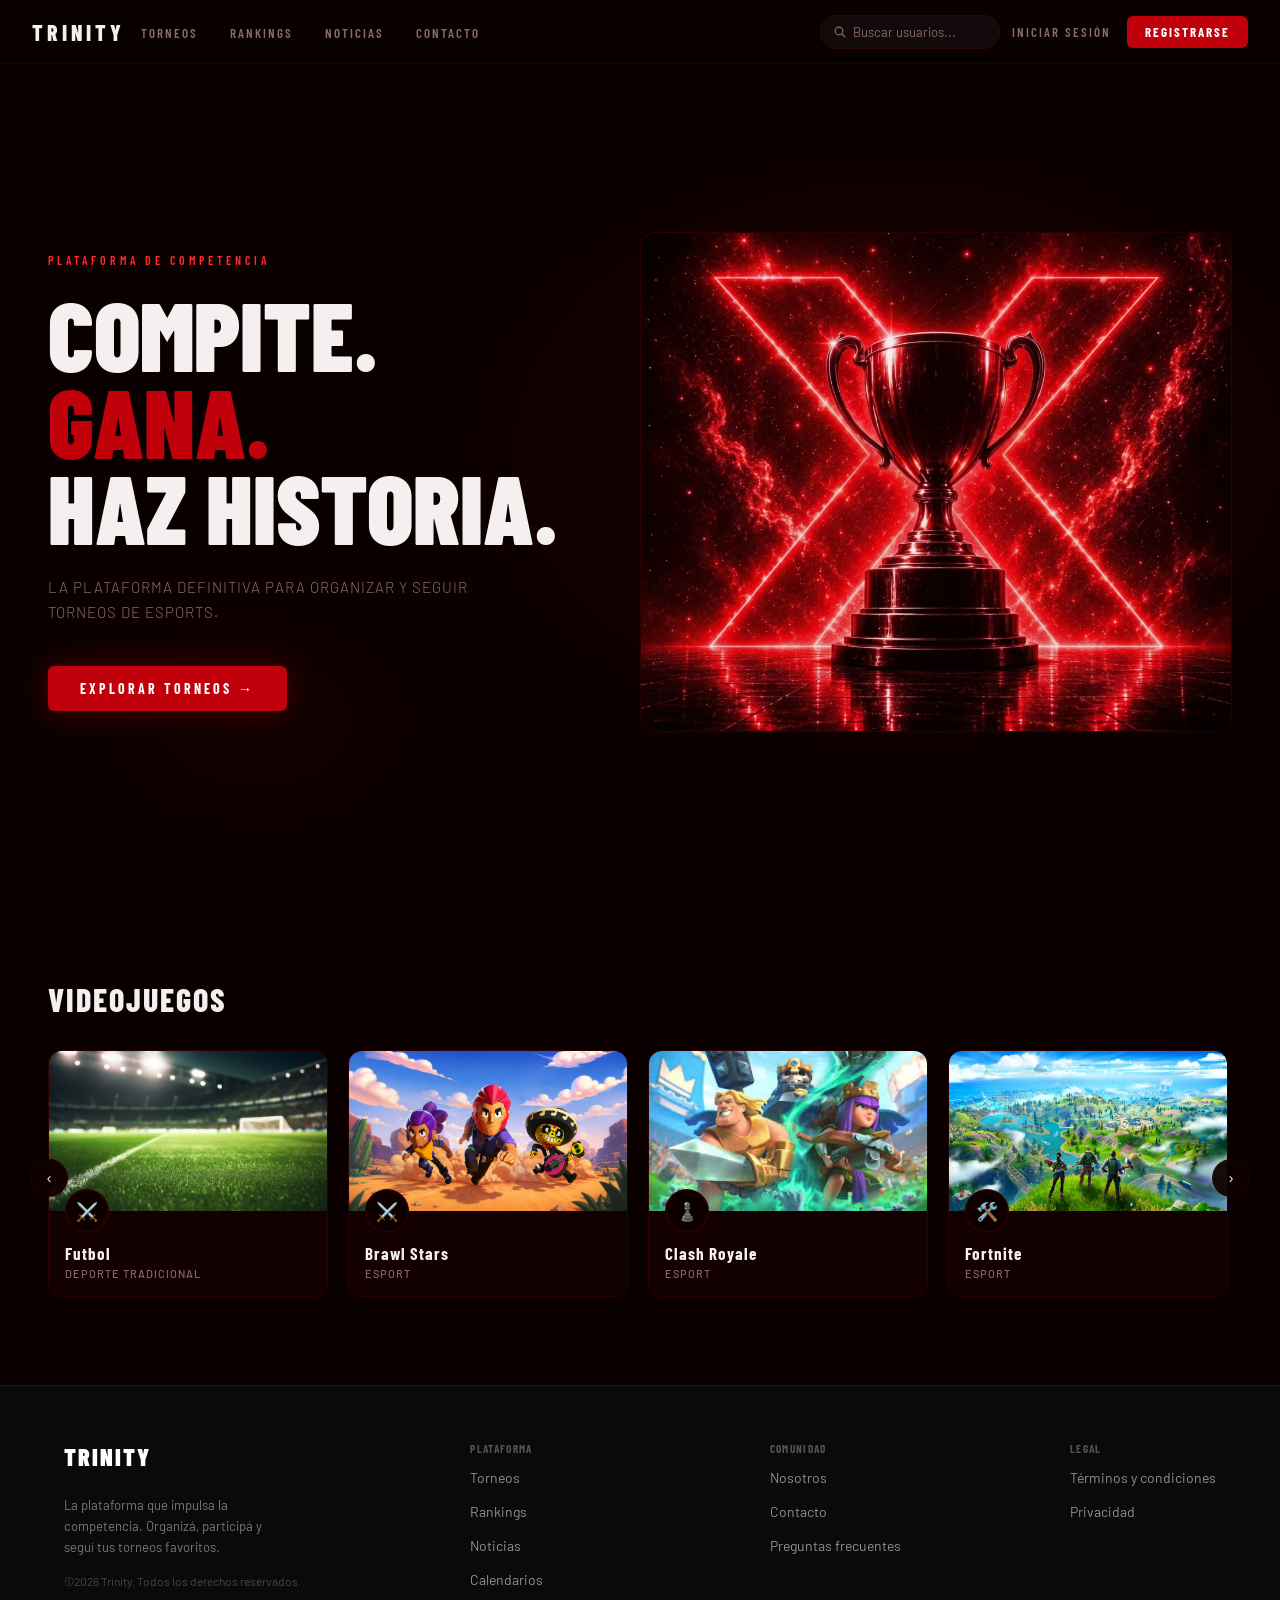
==== commit 5a05840f: "Añadidos varios cambios finales para la primer entrega" ====
--- a/Trinity-page/index.html
+++ b/Trinity-page/index.html
@@ -48,71 +48,83 @@
         <button class="scroll-arrow left" onclick="scrollCards('esports', -1)">‹</button>
         <div class="cards-scroll" id="scroll-esports">
 
-            <article class="card">
-                <div class="card-banner">
-                    <div class="card-banner-image"><img src="assets/videogames/tournament-banner/BSBG.png"></div>
-                    <div class="card-logo"><div class="card-logo-placeholder">⚔️</div></div>
-                </div>
-                <div class="card-body">
-                    <p class="card-name">Brawl Stars</p>
-                    <p class="card-tag">eSport</p>
-                </div>
-            </article>
+        <article class="card">
+          <a href="pages/nav/tournament/buscar.html" class="card-link" data-game="Futbol" data-game-id="futbol">
+          <div class="card-banner">
+            <div class="card-banner-image"><img src="assets/cards/tournament-banner/FutbolBG.jpg"></div>
+            <div class="card-logo"><div class="card-logo-placeholder">⚔️</div></div>
+          </div>
+            <div class="card-body">
+              <p class="card-name">Futbol</p>
+              <p class="card-tag">Deporte tradicional</p>
+            </div>
+          </a>
+        </article>
 
-            <article class="card">
-                <div class="card-banner">
-                    <div class="card-banner-image"><img src="assets/videogames/tournament-banner/ClashBG.jpeg"></div>
-                    <div class="card-logo"><div class="card-logo-placeholder">🎯</div></div>
-                </div>
-                <div class="card-body">
-                    <p class="card-name">Clash Royale</p>
-                    <p class="card-tag">eSport</p>
-                </div>
-            </article>
+        <article class="card">
+          <a href="pages/nav/tournament/buscar.html" class="card-link" data-game="Brawl Stars" data-game-id="brawlstars">
+          <div class="card-banner">
+            <div class="card-banner-image"><img src="assets/cards/tournament-banner/BSBG.png"></div>
+            <div class="card-logo"><div class="card-logo-placeholder">⚔️</div></div>
+          </div>
+            <div class="card-body">
+              <p class="card-name">Brawl Stars</p>
+              <p class="card-tag">eSport</p>
+            </div>
+          </a>
+        </article>
 
-            <article class="card">
-                <div class="card-banner">
-                    <div class="card-banner-image"><img src="assets/videogames/tournament-banner/D2BG.jpg"></div>
-                    <div class="card-logo"><div class="card-logo-placeholder">🔫</div></div>
-                </div>
-                <div class="card-body">
-                    <p class="card-name">Dota 2</p>
-                    <p class="card-tag">eSport</p>
-                </div>
-            </article>
+        <article class="card">
+          <a href="pages/nav/tournament/buscar.html" class="card-link" data-game="Clash Royale" data-game-id="clashroyale">
+          <div class="card-banner">
+            <div class="card-banner-image"><img src="assets/cards/tournament-banner/ClashBG.jpeg"></div>
+            <div class="card-logo"><div class="card-logo-placeholder">♟️</div></div>
+          </div>
+            <div class="card-body">
+              <p class="card-name">Clash Royale</p>
+              <p class="card-tag">eSport</p>
+            </div>
+          </a>
+        </article>
 
-            <article class="card">
-                <div class="card-banner">
-                    <div class="card-banner-image"><img src="assets/videogames/tournament-banner/MineBG.jpg"></div>
-                    <div class="card-logo"><div class="card-logo-placeholder">🛡️</div></div>
-                </div>
-                <div class="card-body">
-                    <p class="card-name">Minecraft</p>
-                    <p class="card-tag">eSport</p>
-                </div>
-            </article>
+        <article class="card">
+          <a href="pages/nav/tournament/buscar.html" class="card-link" data-game="Fortnite" data-game-id="fortnite">
+          <div class="card-banner">
+            <div class="card-banner-image"><img src="assets/cards/tournament-banner/FortBG.jpg"></div>
+            <div class="card-logo"><div class="card-logo-placeholder">🛠️</div></div>
+          </div>
+            <div class="card-body">
+              <p class="card-name">Fortnite</p>
+              <p class="card-tag">eSport</p>
+            </div>
+          </a>
+        </article>
 
-            <article class="card">
-                <div class="card-banner">
-                    <div class="card-banner-image"><img src="assets/videogames/tournament-banner/FreeBG.png"></div>
-                    <div class="card-logo"><div class="card-logo-placeholder">🏗️</div></div>
-                </div>
-                <div class="card-body">
-                    <p class="card-name">Free Fire</p>
-                    <p class="card-tag">eSport</p>
-                </div>
-            </article>
-
-            <article class="card">
-                <div class="card-banner">
-                    <div class="card-banner-image"><img src="assets/videogames/tournament-banner/FortBG.jpg"></div>
-                    <div class="card-logo"><div class="card-logo-placeholder">🚗</div></div>
-                </div>
-                <div class="card-body">
-                    <p class="card-name">Fortnite</p>
-                    <p class="card-tag">eSport</p>
-                </div>
-            </article>
+          <article class="card">
+          <a href="pages/nav/tournament/buscar.html" class="card-link" data-game="Free Fire" data-game-id="freefire">
+          <div class="card-banner">
+            <div class="card-banner-image"><img src="assets/cards/tournament-banner/FreeBG.png"></div>
+            <div class="card-logo"><div class="card-logo-placeholder">⚔️</div></div>
+          </div>
+            <div class="card-body">
+              <p class="card-name">Free Fire</p>
+              <p class="card-tag">eSport</p>
+            </div>
+          </a>
+        </article>
+   
+        <article class="card">
+          <a href="pages/nav/tournament/buscar.html" class="card-link" data-game="Minecraft" data-game-id="minecraft">
+          <div class="card-banner">
+            <div class="card-banner-image"><img src="assets/cards/tournament-banner/MineBG.jpg"></div>
+            <div class="card-logo"><div class="card-logo-placeholder">⚔️</div></div>
+          </div>
+            <div class="card-body">
+              <p class="card-name">Minecraft</p>
+              <p class="card-tag">eSport</p>
+            </div>
+          </a>
+        </article>
 
         </div>
         <button class="scroll-arrow right" onclick="scrollCards('esports', 1)">›</button>
@@ -124,6 +136,6 @@
 <script src="components/footer.js"></script>
 
 <!-- Carrusel de la home -->
-<script src="assets/js/carousel.js"></script>
+<script src="components/carousel.js"></script>
 </body>
 </html>
--- a/Trinity-page/style.css
+++ b/Trinity-page/style.css
@@ -458,6 +458,11 @@
     color: var(--text-muted);
 }
 
+a.card-link {
+    display: block;
+    text-decoration: none;
+    color: inherit;
+}
 /* ── SCROLL ARROWS ── */
 .scroll-arrow {
     position: absolute;
